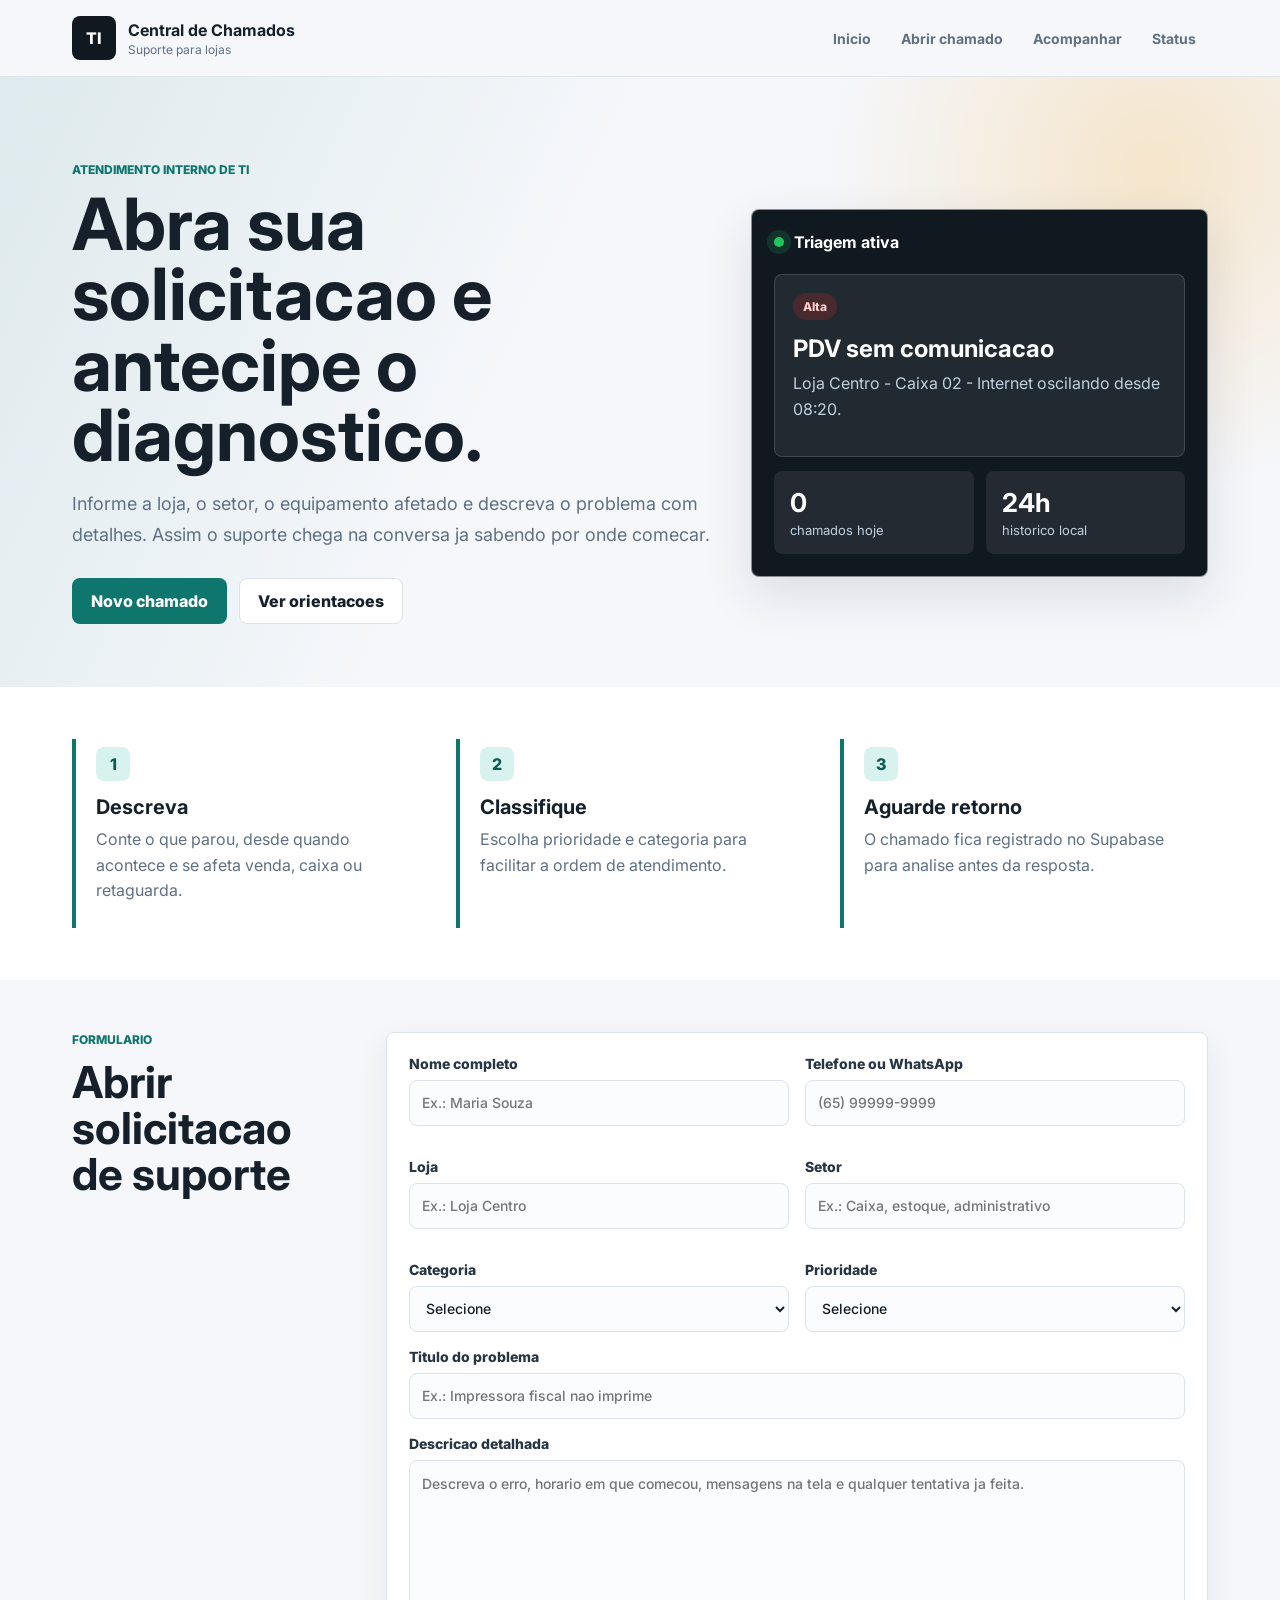
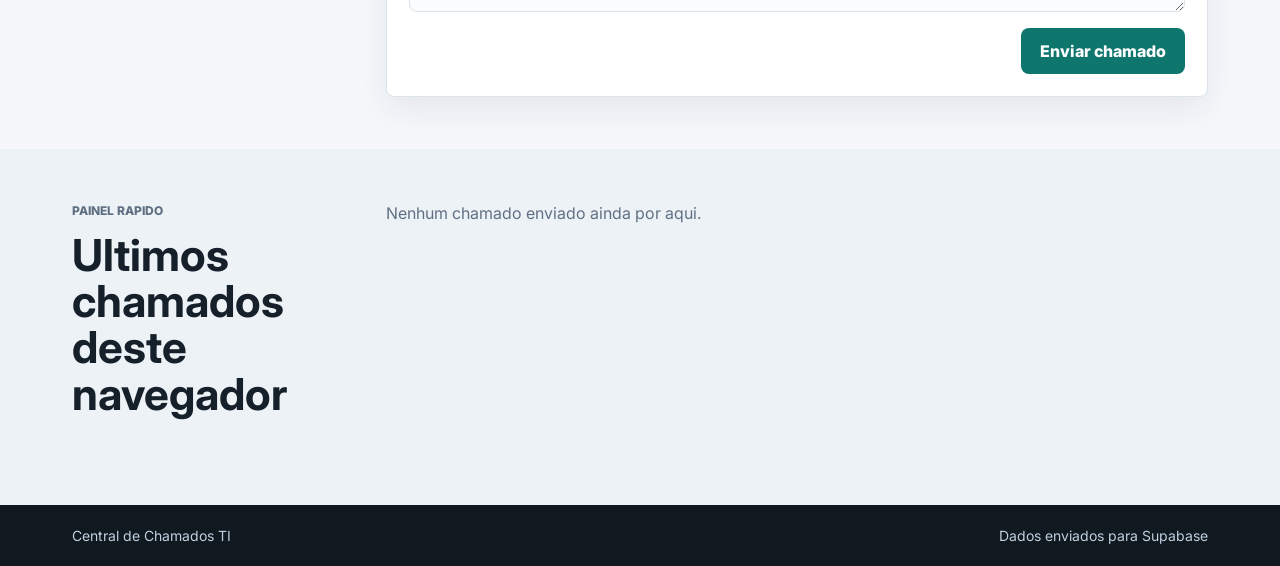
==== index.html @ afe9339f "Create support ticket site" ====
<!doctype html>
<html lang="pt-BR">
  <head>
    <meta charset="utf-8" />
    <meta name="viewport" content="width=device-width, initial-scale=1" />
    <title>Central de Chamados TI</title>
    <link rel="preconnect" href="https://fonts.googleapis.com" />
    <link rel="preconnect" href="https://fonts.gstatic.com" crossorigin />
    <link
      href="https://fonts.googleapis.com/css2?family=Inter:wght@400;500;600;700;800&display=swap"
      rel="stylesheet"
    />
    <link rel="stylesheet" href="styles.css" />
  </head>
  <body>
    <header class="topbar">
      <a class="brand" href="#inicio" aria-label="Central de Chamados TI">
        <span class="brand-mark">TI</span>
        <span>
          <strong>Central de Chamados</strong>
          <small>Suporte para lojas</small>
        </span>
      </a>

      <button class="menu-button" type="button" aria-label="Abrir menu" aria-expanded="false">
        <span></span>
        <span></span>
        <span></span>
      </button>

      <nav class="nav" aria-label="Menu principal">
        <a href="#inicio">Inicio</a>
        <a href="#chamado">Abrir chamado</a>
        <a href="#acompanhar">Acompanhar</a>
        <a href="#status">Status</a>
      </nav>
    </header>

    <main>
      <section class="hero" id="inicio">
        <div class="hero-copy">
          <p class="eyebrow">Atendimento interno de TI</p>
          <h1>Abra sua solicitacao e antecipe o diagnostico.</h1>
          <p>
            Informe a loja, o setor, o equipamento afetado e descreva o problema
            com detalhes. Assim o suporte chega na conversa ja sabendo por onde
            comecar.
          </p>
          <div class="hero-actions">
            <a class="button primary" href="#chamado">Novo chamado</a>
            <a class="button ghost" href="#acompanhar">Ver orientacoes</a>
          </div>
        </div>

        <div class="support-panel" aria-label="Resumo da central">
          <div class="panel-header">
            <span class="pulse"></span>
            <strong>Triagem ativa</strong>
          </div>
          <div class="ticket-preview">
            <span class="ticket-tag urgent">Alta</span>
            <h2>PDV sem comunicacao</h2>
            <p>Loja Centro - Caixa 02 - Internet oscilando desde 08:20.</p>
          </div>
          <div class="panel-grid">
            <div>
              <strong id="todayCount">0</strong>
              <span>chamados hoje</span>
            </div>
            <div>
              <strong>24h</strong>
              <span>historico local</span>
            </div>
          </div>
        </div>
      </section>

      <section class="workflow" id="acompanhar" aria-label="Como funciona">
        <article>
          <span>1</span>
          <h2>Descreva</h2>
          <p>Conte o que parou, desde quando acontece e se afeta venda, caixa ou retaguarda.</p>
        </article>
        <article>
          <span>2</span>
          <h2>Classifique</h2>
          <p>Escolha prioridade e categoria para facilitar a ordem de atendimento.</p>
        </article>
        <article>
          <span>3</span>
          <h2>Aguarde retorno</h2>
          <p>O chamado fica registrado no Supabase para analise antes da resposta.</p>
        </article>
      </section>

      <section class="ticket-section" id="chamado">
        <div class="section-heading">
          <p class="eyebrow">Formulario</p>
          <h2>Abrir solicitacao de suporte</h2>
        </div>

        <form class="ticket-form" id="ticketForm">
          <div class="form-grid">
            <label>
              Nome completo
              <input name="nome" type="text" autocomplete="name" placeholder="Ex.: Maria Souza" required />
            </label>

            <label>
              Telefone ou WhatsApp
              <input name="contato" type="tel" autocomplete="tel" placeholder="(65) 99999-9999" required />
            </label>

            <label>
              Loja
              <input name="loja" type="text" placeholder="Ex.: Loja Centro" required />
            </label>

            <label>
              Setor
              <input name="setor" type="text" placeholder="Ex.: Caixa, estoque, administrativo" required />
            </label>

            <label>
              Categoria
              <select name="categoria" required>
                <option value="">Selecione</option>
                <option>Computador</option>
                <option>Internet / rede</option>
                <option>Impressora</option>
                <option>Sistema</option>
                <option>PDV / caixa</option>
                <option>Outro</option>
              </select>
            </label>

            <label>
              Prioridade
              <select name="prioridade" required>
                <option value="">Selecione</option>
                <option>Baixa</option>
                <option>Media</option>
                <option>Alta</option>
                <option>Critica</option>
              </select>
            </label>
          </div>

          <label>
            Titulo do problema
            <input name="titulo" type="text" placeholder="Ex.: Impressora fiscal nao imprime" required />
          </label>

          <label>
            Descricao detalhada
            <textarea
              name="descricao"
              rows="6"
              placeholder="Descreva o erro, horario em que comecou, mensagens na tela e qualquer tentativa ja feita."
              required
            ></textarea>
          </label>

          <div class="form-footer">
            <p id="formMessage" role="status" aria-live="polite"></p>
            <button class="button primary" type="submit">Enviar chamado</button>
          </div>
        </form>
      </section>

      <section class="status-section" id="status">
        <div>
          <p class="eyebrow">Painel rapido</p>
          <h2>Ultimos chamados deste navegador</h2>
        </div>
        <div class="ticket-list" id="ticketList">
          <p class="empty">Nenhum chamado enviado ainda por aqui.</p>
        </div>
      </section>
    </main>

    <footer>
      <span>Central de Chamados TI</span>
      <span>Dados enviados para Supabase</span>
    </footer>

    <script src="app.js"></script>
  </body>
</html>
---- styles.css ----
:root {
  --bg: #f5f7fb;
  --surface: #ffffff;
  --surface-strong: #101820;
  --text: #16202a;
  --muted: #607083;
  --line: #dbe2ea;
  --primary: #0f766e;
  --primary-dark: #0b5c55;
  --accent: #f59e0b;
  --danger: #dc2626;
  --shadow: 0 18px 50px rgba(31, 42, 55, 0.12);
}

* {
  box-sizing: border-box;
}

html {
  scroll-behavior: smooth;
}

body {
  margin: 0;
  font-family: Inter, Arial, sans-serif;
  color: var(--text);
  background: var(--bg);
}

a {
  color: inherit;
  text-decoration: none;
}

.topbar {
  position: sticky;
  top: 0;
  z-index: 10;
  display: flex;
  align-items: center;
  justify-content: space-between;
  gap: 24px;
  padding: 16px min(6vw, 72px);
  border-bottom: 1px solid rgba(219, 226, 234, 0.8);
  background: rgba(245, 247, 251, 0.92);
  backdrop-filter: blur(14px);
}

.brand {
  display: inline-flex;
  align-items: center;
  gap: 12px;
}

.brand-mark {
  display: grid;
  width: 44px;
  height: 44px;
  place-items: center;
  border-radius: 8px;
  background: var(--surface-strong);
  color: #fff;
  font-weight: 800;
}

.brand strong,
.brand small {
  display: block;
}

.brand small {
  margin-top: 2px;
  color: var(--muted);
  font-size: 12px;
}

.nav {
  display: flex;
  align-items: center;
  gap: 6px;
}

.nav a {
  border-radius: 8px;
  padding: 10px 12px;
  color: var(--muted);
  font-weight: 700;
  font-size: 14px;
}

.nav a:hover {
  background: #e8eef5;
  color: var(--text);
}

.menu-button {
  display: none;
  width: 42px;
  height: 42px;
  border: 1px solid var(--line);
  border-radius: 8px;
  background: var(--surface);
}

.menu-button span {
  display: block;
  width: 18px;
  height: 2px;
  margin: 4px auto;
  background: var(--text);
}

main {
  overflow: hidden;
}

.hero {
  display: grid;
  grid-template-columns: minmax(0, 1.05fr) minmax(320px, 0.75fr);
  gap: 40px;
  align-items: center;
  min-height: 610px;
  padding: 64px min(6vw, 72px) 42px;
  background:
    linear-gradient(115deg, rgba(15, 118, 110, 0.10), transparent 42%),
    radial-gradient(circle at 90% 15%, rgba(245, 158, 11, 0.20), transparent 26%);
}

.hero-copy {
  max-width: 760px;
}

.eyebrow {
  margin: 0 0 12px;
  color: var(--primary);
  font-weight: 800;
  text-transform: uppercase;
  font-size: 12px;
  letter-spacing: 0;
}

h1,
h2,
p {
  margin-top: 0;
}

h1 {
  max-width: 820px;
  margin-bottom: 18px;
  font-size: clamp(42px, 6vw, 72px);
  line-height: 0.98;
  letter-spacing: 0;
}

.hero-copy > p:not(.eyebrow) {
  max-width: 660px;
  color: var(--muted);
  font-size: 18px;
  line-height: 1.7;
}

.hero-actions {
  display: flex;
  flex-wrap: wrap;
  gap: 12px;
  margin-top: 28px;
}

.button {
  display: inline-flex;
  min-height: 46px;
  align-items: center;
  justify-content: center;
  border: 1px solid transparent;
  border-radius: 8px;
  padding: 0 18px;
  font: inherit;
  font-weight: 800;
  cursor: pointer;
  transition: transform 0.2s ease, background 0.2s ease, border-color 0.2s ease;
}

.button:hover {
  transform: translateY(-1px);
}

.button.primary {
  background: var(--primary);
  color: #fff;
}

.button.primary:hover {
  background: var(--primary-dark);
}

.button.ghost {
  border-color: var(--line);
  background: var(--surface);
  color: var(--text);
}

.support-panel {
  border: 1px solid rgba(255, 255, 255, 0.5);
  border-radius: 8px;
  padding: 22px;
  background: var(--surface-strong);
  color: #fff;
  box-shadow: var(--shadow);
}

.panel-header {
  display: flex;
  align-items: center;
  gap: 10px;
  margin-bottom: 22px;
}

.pulse {
  width: 10px;
  height: 10px;
  border-radius: 50%;
  background: #22c55e;
  box-shadow: 0 0 0 7px rgba(34, 197, 94, 0.16);
}

.ticket-preview {
  border: 1px solid rgba(255, 255, 255, 0.14);
  border-radius: 8px;
  padding: 18px;
  background: rgba(255, 255, 255, 0.08);
}

.ticket-preview h2 {
  margin: 14px 0 8px;
  font-size: 24px;
}

.ticket-preview p {
  color: #bfd0df;
  line-height: 1.6;
}

.ticket-tag {
  display: inline-flex;
  border-radius: 999px;
  padding: 6px 10px;
  background: rgba(255, 255, 255, 0.12);
  font-size: 12px;
  font-weight: 800;
}

.ticket-tag.urgent {
  background: rgba(220, 38, 38, 0.2);
  color: #fecaca;
}

.panel-grid {
  display: grid;
  grid-template-columns: repeat(2, 1fr);
  gap: 12px;
  margin-top: 14px;
}

.panel-grid div {
  border-radius: 8px;
  padding: 16px;
  background: rgba(255, 255, 255, 0.08);
}

.panel-grid strong,
.panel-grid span {
  display: block;
}

.panel-grid strong {
  font-size: 26px;
}

.panel-grid span {
  margin-top: 4px;
  color: #bfd0df;
  font-size: 13px;
}

.workflow,
.ticket-section,
.status-section {
  padding: 52px min(6vw, 72px);
}

.workflow {
  display: grid;
  grid-template-columns: repeat(3, minmax(0, 1fr));
  gap: 16px;
  background: var(--surface);
}

.workflow article {
  border-left: 4px solid var(--primary);
  padding: 8px 20px;
}

.workflow span {
  display: inline-grid;
  width: 34px;
  height: 34px;
  place-items: center;
  border-radius: 8px;
  background: #d7f2ef;
  color: var(--primary-dark);
  font-weight: 800;
}

.workflow h2 {
  margin: 14px 0 8px;
  font-size: 20px;
}

.workflow p,
.status-section p,
.ticket-list p {
  color: var(--muted);
  line-height: 1.6;
}

.ticket-section {
  display: grid;
  grid-template-columns: minmax(220px, 0.34fr) minmax(0, 1fr);
  gap: 34px;
  align-items: start;
}

.section-heading h2,
.status-section h2 {
  font-size: clamp(28px, 4vw, 44px);
  line-height: 1.05;
}

.ticket-form {
  border: 1px solid var(--line);
  border-radius: 8px;
  padding: 22px;
  background: var(--surface);
  box-shadow: 0 12px 32px rgba(31, 42, 55, 0.08);
}

.form-grid {
  display: grid;
  grid-template-columns: repeat(2, minmax(0, 1fr));
  gap: 16px;
}

label {
  display: grid;
  gap: 8px;
  margin-bottom: 16px;
  color: #283544;
  font-size: 14px;
  font-weight: 800;
}

input,
select,
textarea {
  width: 100%;
  border: 1px solid var(--line);
  border-radius: 8px;
  background: #fbfcfe;
  color: var(--text);
  font: inherit;
  font-weight: 500;
  outline: none;
}

input,
select {
  height: 46px;
  padding: 0 12px;
}

textarea {
  min-height: 138px;
  resize: vertical;
  padding: 12px;
  line-height: 1.5;
}

input:focus,
select:focus,
textarea:focus {
  border-color: var(--primary);
  box-shadow: 0 0 0 4px rgba(15, 118, 110, 0.12);
}

.form-footer {
  display: flex;
  align-items: center;
  justify-content: space-between;
  gap: 18px;
  margin-top: 8px;
}

#formMessage {
  min-height: 24px;
  margin: 0;
  color: var(--muted);
  font-weight: 700;
}

#formMessage.success {
  color: var(--primary-dark);
}

#formMessage.error {
  color: var(--danger);
}

.status-section {
  display: grid;
  grid-template-columns: minmax(220px, 0.34fr) minmax(0, 1fr);
  gap: 34px;
  background: #edf2f7;
}

.ticket-list {
  display: grid;
  gap: 12px;
}

.ticket-item {
  border: 1px solid var(--line);
  border-radius: 8px;
  padding: 16px;
  background: var(--surface);
}

.ticket-item header {
  display: flex;
  justify-content: space-between;
  gap: 12px;
  margin-bottom: 8px;
}

.ticket-item h3 {
  margin: 0;
  font-size: 18px;
}

.ticket-item small {
  color: var(--muted);
  font-weight: 700;
}

.ticket-meta {
  display: flex;
  flex-wrap: wrap;
  gap: 8px;
  margin-top: 12px;
}

.ticket-meta span {
  border-radius: 999px;
  padding: 6px 10px;
  background: #edf2f7;
  color: #405166;
  font-size: 12px;
  font-weight: 800;
}

footer {
  display: flex;
  justify-content: space-between;
  gap: 16px;
  padding: 22px min(6vw, 72px);
  background: var(--surface-strong);
  color: #bfd0df;
  font-size: 14px;
}

@media (max-width: 860px) {
  .topbar {
    align-items: flex-start;
  }

  .menu-button {
    display: block;
  }

  .nav {
    position: absolute;
    top: 74px;
    right: min(6vw, 72px);
    left: min(6vw, 72px);
    display: none;
    flex-direction: column;
    align-items: stretch;
    border: 1px solid var(--line);
    border-radius: 8px;
    padding: 8px;
    background: var(--surface);
    box-shadow: var(--shadow);
  }

  .nav.open {
    display: flex;
  }

  .hero,
  .ticket-section,
  .status-section {
    grid-template-columns: 1fr;
  }

  .hero {
    min-height: auto;
    padding-top: 42px;
  }

  .workflow {
    grid-template-columns: 1fr;
  }
}

@media (max-width: 620px) {
  .form-grid,
  .panel-grid {
    grid-template-columns: 1fr;
  }

  .form-footer,
  footer,
  .ticket-item header {
    flex-direction: column;
    align-items: stretch;
  }

  .button {
    width: 100%;
  }
}
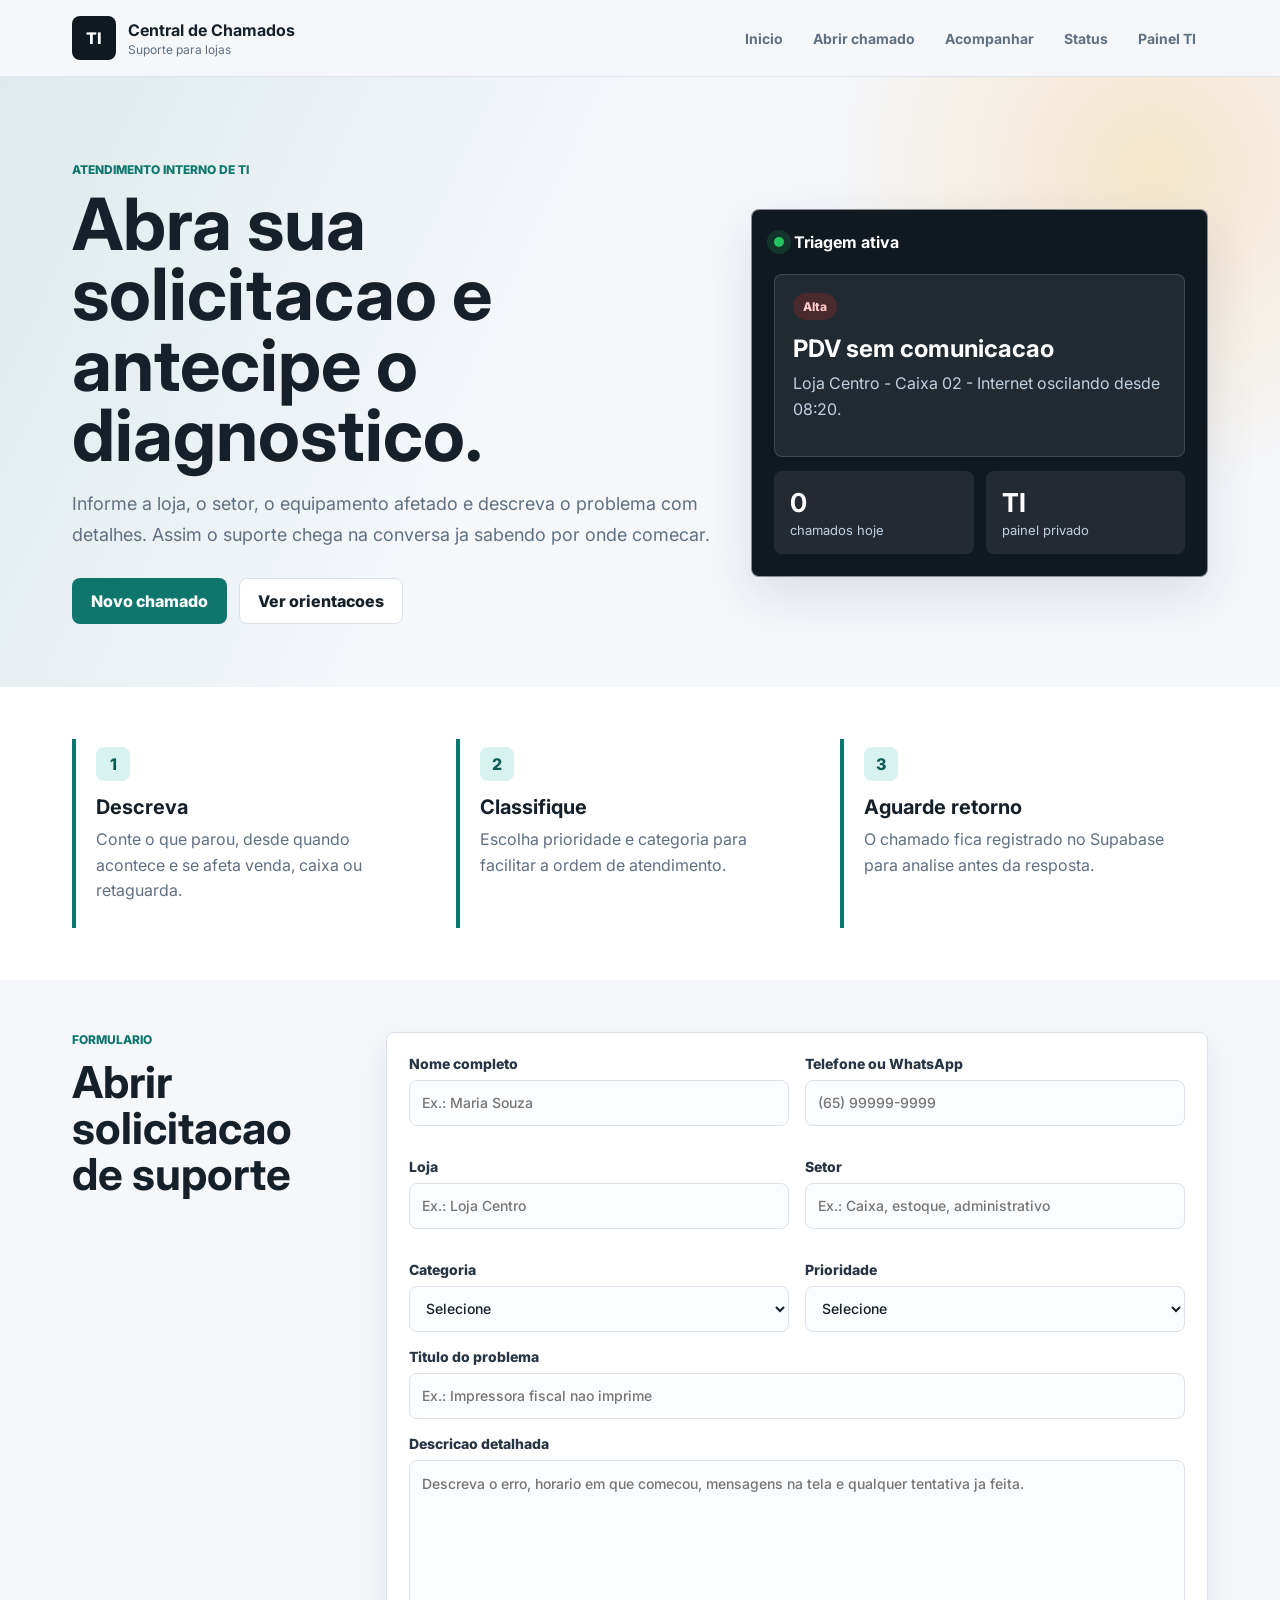
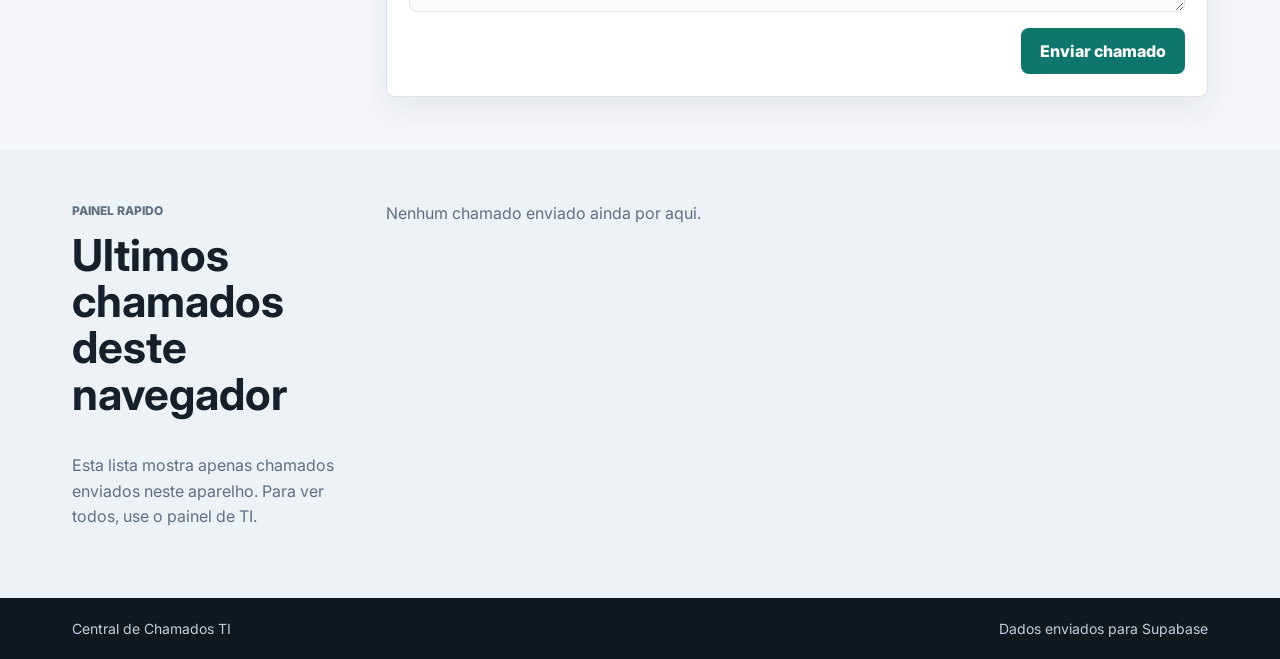
==== commit 8bf60bdc: "Add authenticated admin ticket panel" ====
--- a/index.html
+++ b/index.html
@@ -33,6 +33,7 @@
         <a href="#chamado">Abrir chamado</a>
         <a href="#acompanhar">Acompanhar</a>
         <a href="#status">Status</a>
+        <a href="admin.html">Painel TI</a>
       </nav>
     </header>
 
@@ -68,8 +69,8 @@
               <span>chamados hoje</span>
             </div>
             <div>
-              <strong>24h</strong>
-              <span>historico local</span>
+              <strong>TI</strong>
+              <span>painel privado</span>
             </div>
           </div>
         </div>
@@ -172,6 +173,10 @@
         <div>
           <p class="eyebrow">Painel rapido</p>
           <h2>Ultimos chamados deste navegador</h2>
+          <p>
+            Esta lista mostra apenas chamados enviados neste aparelho. Para ver todos,
+            use o painel de TI.
+          </p>
         </div>
         <div class="ticket-list" id="ticketList">
           <p class="empty">Nenhum chamado enviado ainda por aqui.</p>
--- a/styles.css
+++ b/styles.css
@@ -200,6 +200,12 @@
   color: var(--text);
 }
 
+.small-button {
+  min-height: 38px;
+  padding: 0 12px;
+  font-size: 14px;
+}
+
 .support-panel {
   border: 1px solid rgba(255, 255, 255, 0.5);
   border-radius: 8px;
@@ -426,6 +432,78 @@
 .ticket-list {
   display: grid;
   gap: 12px;
+}
+
+.admin-shell {
+  display: grid;
+  gap: 28px;
+  padding: 52px min(6vw, 72px);
+}
+
+.admin-shell .section-heading {
+  max-width: 760px;
+}
+
+.admin-shell h1 {
+  margin-bottom: 14px;
+  font-size: clamp(36px, 5vw, 58px);
+}
+
+.login-form {
+  max-width: 520px;
+}
+
+.admin-board {
+  display: grid;
+  gap: 18px;
+}
+
+.admin-stats,
+.admin-toolbar {
+  display: grid;
+  grid-template-columns: repeat(3, minmax(0, 1fr));
+  gap: 14px;
+}
+
+.admin-stats article {
+  border: 1px solid var(--line);
+  border-radius: 8px;
+  padding: 18px;
+  background: var(--surface);
+  box-shadow: 0 12px 32px rgba(31, 42, 55, 0.06);
+}
+
+.admin-stats span,
+.admin-stats strong {
+  display: block;
+}
+
+.admin-stats span {
+  color: var(--muted);
+  font-size: 13px;
+  font-weight: 800;
+}
+
+.admin-stats strong {
+  margin-top: 8px;
+  font-size: 34px;
+}
+
+.admin-toolbar {
+  grid-template-columns: minmax(0, 1fr) minmax(180px, 260px);
+  align-items: end;
+  border: 1px solid var(--line);
+  border-radius: 8px;
+  padding: 16px;
+  background: var(--surface);
+}
+
+.admin-ticket header {
+  align-items: start;
+}
+
+.admin-ticket header select {
+  max-width: 190px;
 }
 
 .ticket-item {
@@ -506,6 +584,17 @@
     display: flex;
   }
 
+  .admin-nav {
+    position: static;
+    display: flex;
+    flex-direction: row;
+    flex-wrap: wrap;
+    border: 0;
+    padding: 0;
+    background: transparent;
+    box-shadow: none;
+  }
+
   .hero,
   .ticket-section,
   .status-section {
@@ -518,6 +607,11 @@
   }
 
   .workflow {
+    grid-template-columns: 1fr;
+  }
+
+  .admin-stats,
+  .admin-toolbar {
     grid-template-columns: 1fr;
   }
 }
